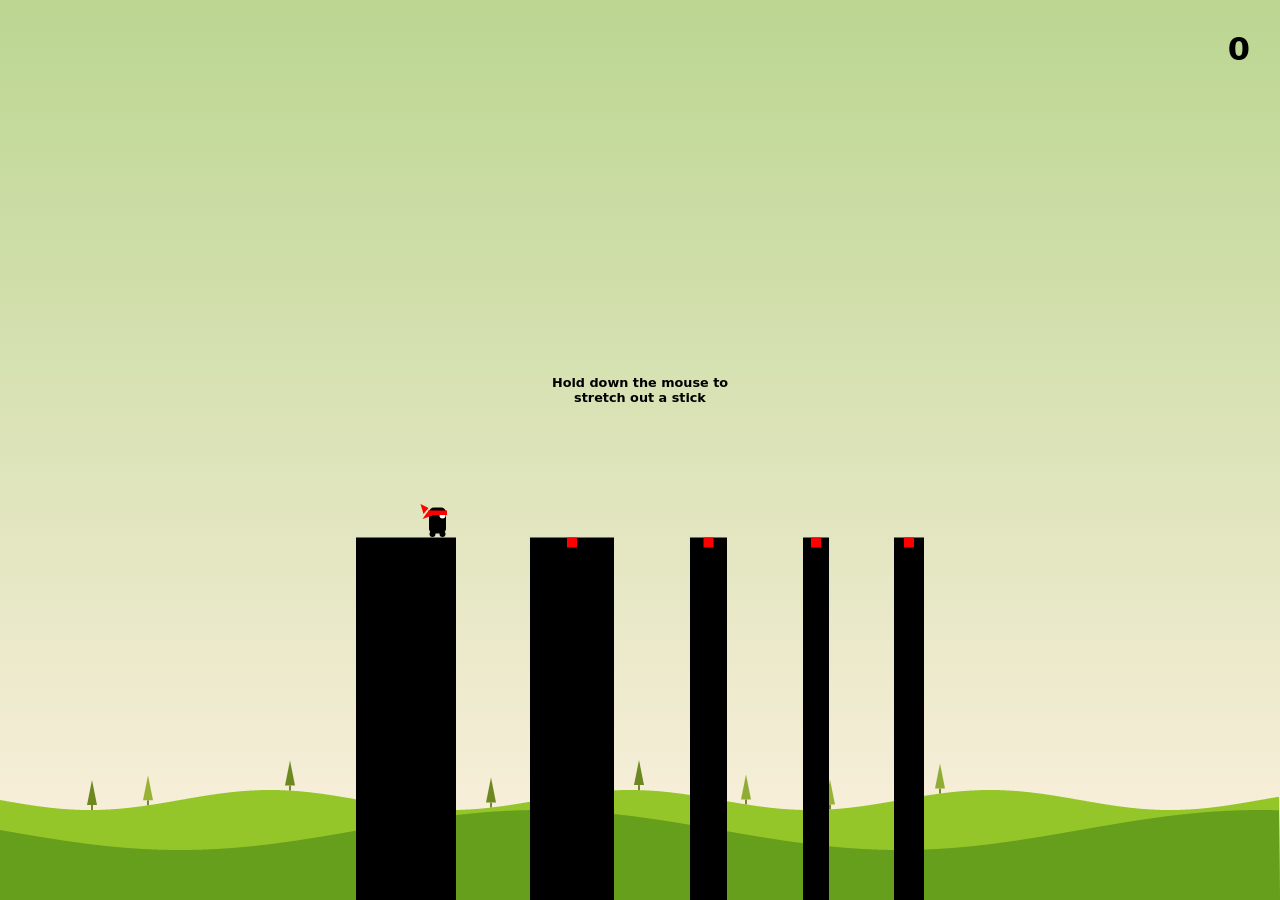
==== stick-hero/code/index.html @ 6c5963c4 "first commit" ====
<!DOCTYPE html>
<html>

<head>
  <meta charset="UTF-8">
  <meta name="viewport" content="width=device-width, initial-scale=1.0">
  <title>Document</title>
  <link rel="stylesheet" href="style.css">
  <script type="importmap">
    {
      "imports": {
        "stick-cfg": "./scripts/cfg.js",
        "stick-dom": "./scripts/dom.js",
        "stick-game": "./scripts/game.js",
        "stick-math": "./scripts/math.js",
        "stick-render": "./scripts/render.js",
        "stick-state": "./scripts/state.js",
        "stick-world": "./scripts/world.js"
      }
    }
  </script>
  <script src="main.js" type="module"></script>
</head>

<body>
  <div class="container">
    <div id="score"></div>
    <canvas id="game" width="375" height="375"></canvas>
    <div id="introduction">Hold down the mouse to stretch out a stick</div>
    <div id="perfect">DOUBLE SCORE</div>
    <button id="restart">RESTART</button>
  </div>
</body>

</html>
---- stick-hero/code/style.css ----
html,
body {
  height: 100%;
  margin: 0;
}

body {
  font-family: system-ui, -apple-system;
  cursor: pointer;
}

.container {
  position: relative;
  width: 100%;
  height: 100%;
  overflow: hidden;
}

#game {
  display: block;
  width: 100vw;
  height: 100vh;
}

#score {
  position: absolute;
  top: 30px;
  right: 30px;
  font-size: 2em;
  font-weight: 900;
}

#introduction,
#restart,
#perfect {
  position: absolute;
  top: 50%;
  left: 50%;
  translate: -50% -50%;
}

#introduction {
  width: 200px;
  height: 150px;
  font-weight: 600;
  font-size: 0.8em;
  text-align: center;
  transition: opacity 2s;
}

#restart {
  width: 120px;
  height: 120px;
  border-radius: 50%;
  color: white;
  background-color: red;
  border: none;
  font-weight: 700;
  font-size: 1.2em;
  display: none;
  cursor: pointer;
}

#perfect {
  opacity: 0;
  transition: opacity 2s;
}
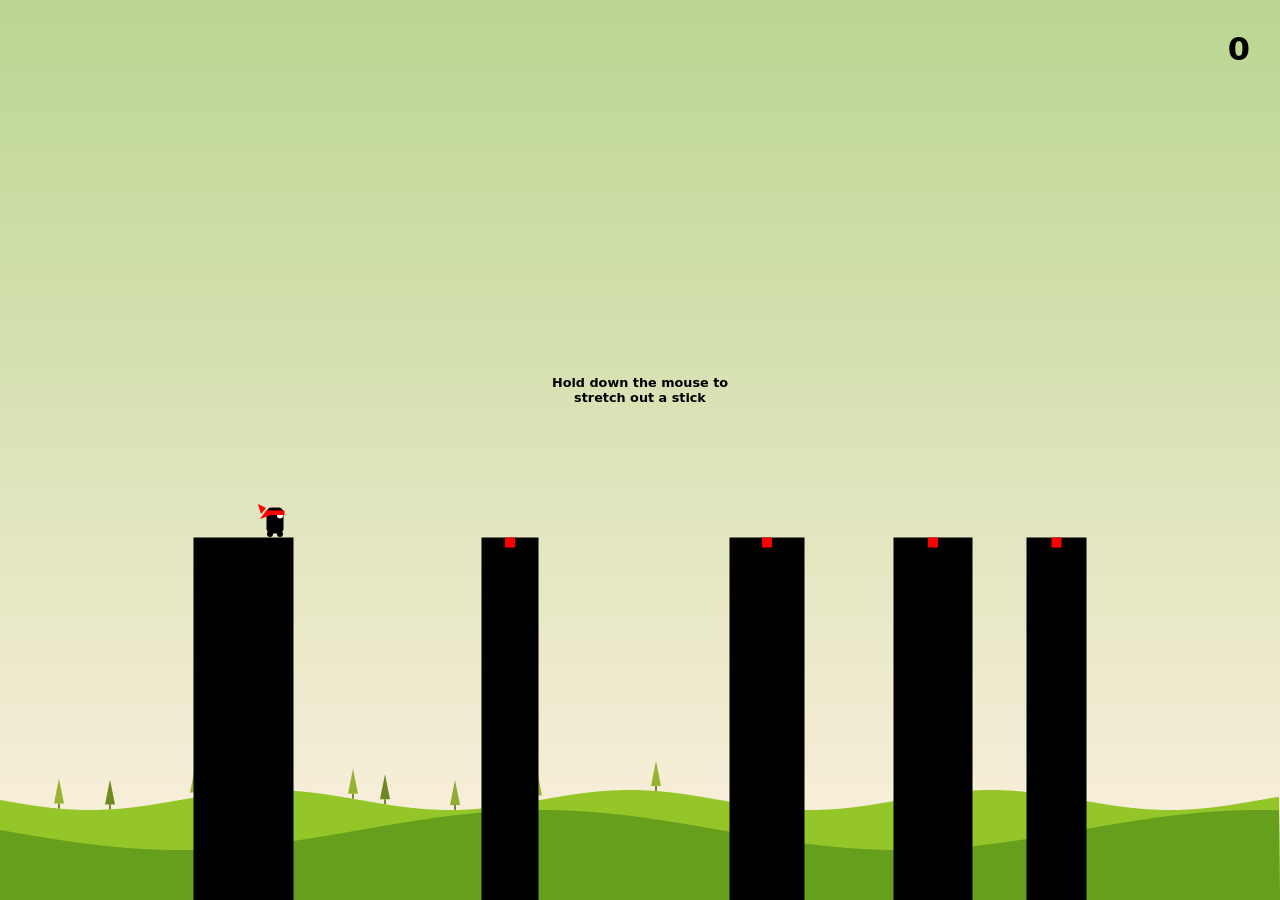
==== commit 9879da85: "Update title in index.html for Dino Run and Stick Hero" ====
--- a/stick-hero/code/index.html
+++ b/stick-hero/code/index.html
@@ -4,7 +4,7 @@
 <head>
   <meta charset="UTF-8">
   <meta name="viewport" content="width=device-width, initial-scale=1.0">
-  <title>Document</title>
+  <title>Stick Hero</title>
   <link rel="stylesheet" href="style.css">
   <script type="importmap">
     {
